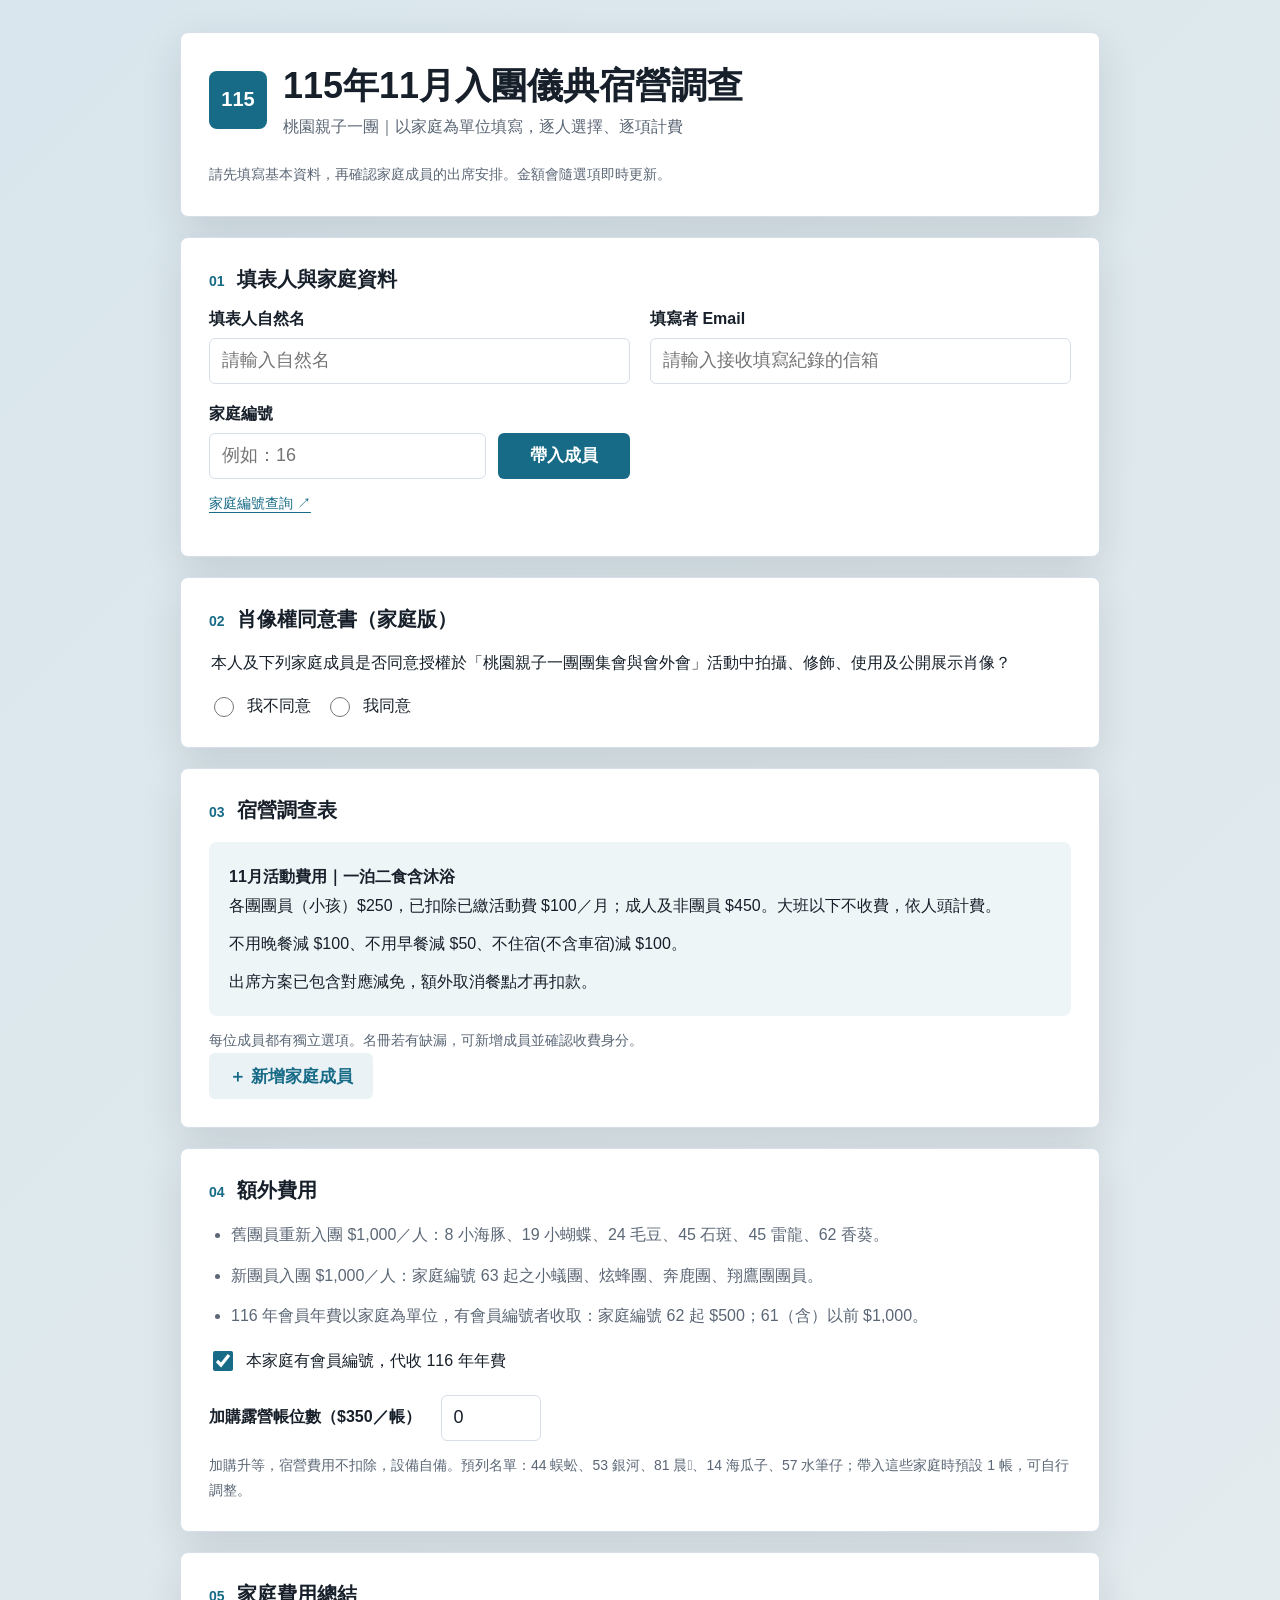
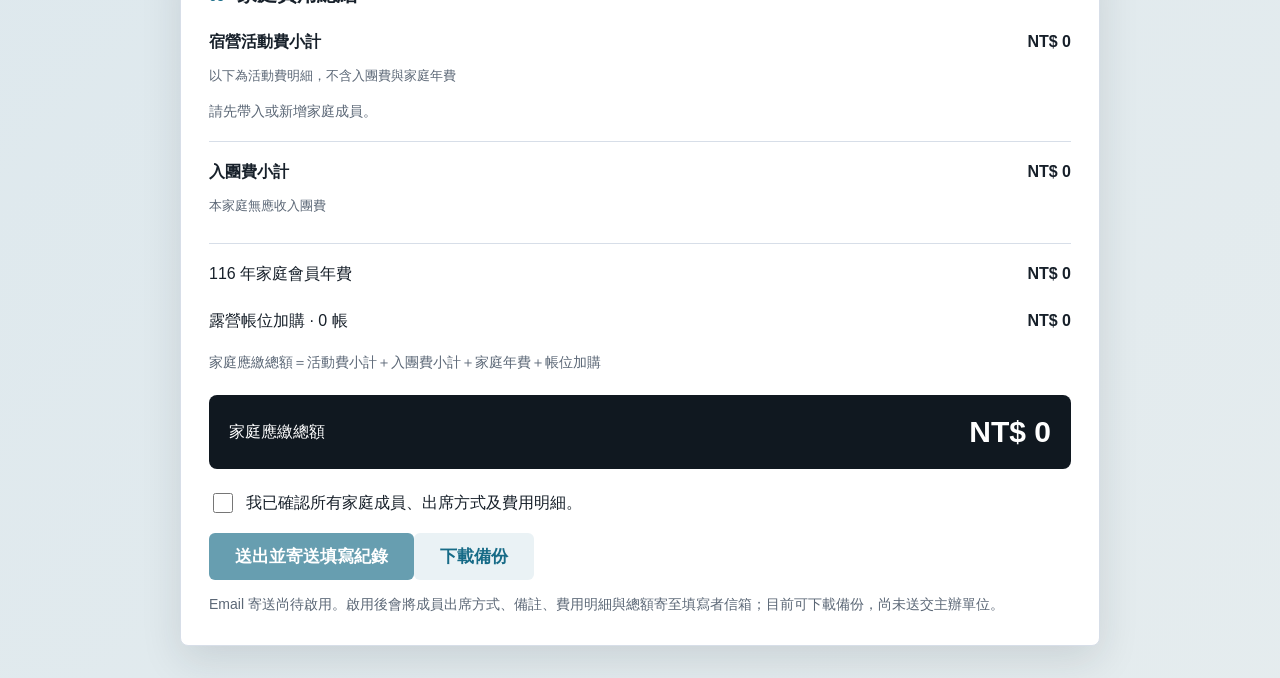
==== index.html @ 491ab1bf "Update November camping fee explanation wording" ====
<!doctype html>
<html lang="zh-Hant"><head><meta charset="utf-8"><meta name="viewport" content="width=device-width, initial-scale=1"><title>115年11月入團儀典宿營調查</title><link rel="stylesheet" href="styles.css"><link rel="stylesheet" href="survey.css?v=3"></head>
<body><main class="app-shell survey-shell">
<header class="query-panel"><div class="brand-row"><div class="mark">115</div><div><h1>115年11月入團儀典宿營調查</h1><p>桃園親子一團｜以家庭為單位填寫，逐人選擇、逐項計費</p></div></div><p class="hint">請先填寫基本資料，再確認家庭成員的出席安排。金額會隨選項即時更新。</p></header>
<form id="surveyForm">
<section class="section-block"><h2><span class="step">01</span>填表人與家庭資料</h2><div class="fields"><label>填表人自然名<input id="reporter" required maxlength="50" autocomplete="name" placeholder="請輸入自然名"></label><label>填寫者 Email<input id="reporterEmail" type="email" maxlength="254" required autocomplete="email" placeholder="請輸入接收填寫紀錄的信箱"></label><label>家庭編號<div class="input-row"><input id="familyId" required inputmode="numeric" pattern="[0-9]+" placeholder="例如：16"><button type="button" id="loadFamily">帶入成員</button></div></label></div><p class="hint"><a href="https://docs.google.com/spreadsheets/d/147XRtWAHLH-V4_c62xE0C4_69H3zLNGrsfyVujPsMIE/edit?usp=sharing" target="_blank" rel="noopener">家庭編號查詢 ↗</a></p><p id="familyStatus" class="hint" role="status"></p></section>
<section class="section-block"><h2><span class="step">02</span>肖像權同意書（家庭版）</h2><fieldset><legend>本人及下列家庭成員是否同意授權於「桃園親子一團團集會與會外會」活動中拍攝、修飾、使用及公開展示肖像？</legend><div class="choices"><label><input type="radio" name="portrait" value="no" required>我不同意</label><label><input type="radio" name="portrait" value="yes" required>我同意</label></div></fieldset><div id="consentFiles" class="consent-files" hidden><p>請參考範例填寫家庭版同意書，將檔案名稱改為<strong>家庭編號數字</strong>後上傳。</p><div id="documentLinks" class="document-links"></div><p id="uploadFilename" class="hint"></p></div></section>
<section class="section-block"><h2><span class="step">03</span>宿營調查表</h2><div class="fee-note"><strong>11月活動費用｜一泊二食含沐浴</strong><p>各團團員（小孩）$250，已扣除已繳活動費 $100／月；成人及非團員 $450。大班以下不收費，依人頭計費。</p><p>不用晚餐減 $100、不用早餐減 $50、不住宿(不含車宿)減 $100。</p><p>出席方案已包含對應減免，額外取消餐點才再扣款。</p></div><p class="hint">每位成員都有獨立選項。名冊若有缺漏，可新增成員並確認收費身分。</p><div id="members"></div><button type="button" id="addMember" class="secondary">＋ 新增家庭成員</button></section>
<section class="section-block"><h2><span class="step">04</span>額外費用</h2><ul class="rules"><li>舊團員重新入團 $1,000／人：8 小海豚、19 小蝴蝶、24 毛豆、45 石斑、45 雷龍、62 香葵。</li><li>新團員入團 $1,000／人：家庭編號 63 起之小蟻團、炫蜂團、奔鹿團、翔鷹團團員。</li><li>116 年會員年費以家庭為單位，有會員編號者收取：家庭編號 62 起 $500；61（含）以前 $1,000。</li></ul><label class="check-row"><input id="hasMembership" type="checkbox" checked>本家庭有會員編號，代收 116 年年費</label><label class="tent-label">加購露營帳位數（$350／帳）<input id="tents" type="number" min="0" max="99" step="1" value="0" required></label><p class="hint">加購升等，宿營費用不扣除，設備自備。預列名單：44 蜈蚣、53 銀河、81 晨𣌀、14 海瓜子、57 水筆仔；帶入這些家庭時預設 1 帳，可自行調整。</p></section>
<section class="section-block"><h2><span class="step">05</span>家庭費用總結</h2><div id="summary" aria-live="polite"></div><label class="check-row"><input id="confirmed" type="checkbox" required>我已確認所有家庭成員、出席方式及費用明細。</label><div class="actions"><button id="sendEmailButton" type="submit" disabled>送出並寄送填寫紀錄</button><button id="downloadBackup" type="submit" class="secondary">下載備份</button></div><p id="saveStatus" class="hint" role="status">Email 寄送尚待啟用。啟用後會將成員出席方式、備註、費用明細與總額寄至填寫者信箱；目前可下載備份，尚未送交主辦單位。</p></section>
</form></main><script src="attendance/data.js"></script><script src="survey-config.js?v=3"></script><script src="survey-rules.js?v=3"></script><script src="survey.js?v=3"></script></body></html>
---- styles.css ----
:root {
  --ink: #17202a;
  --muted: #5b6776;
  --line: #d7dee8;
  --panel: #ffffff;
  --wash: #f4f7fb;
  --accent: #176b87;
  --accent-dark: #0f536a;
  --good: #15724f;
  --warn: #a15c00;
  --shadow: 0 14px 40px rgba(23, 32, 42, 0.12);
}

* {
  box-sizing: border-box;
}

body {
  margin: 0;
  min-height: 100vh;
  font-family: "Microsoft JhengHei", "PingFang TC", "Noto Sans TC", Arial, sans-serif;
  color: var(--ink);
  background:
    linear-gradient(135deg, rgba(23, 107, 135, 0.12), rgba(94, 139, 126, 0.10)),
    var(--wash);
}

.app-shell {
  width: min(1120px, calc(100% - 32px));
  margin: 0 auto;
  padding: 32px 0;
}

.query-panel,
.section-block {
  min-width: 0;
  background: var(--panel);
  border: 1px solid var(--line);
  border-radius: 8px;
  box-shadow: var(--shadow);
}

.query-panel {
  padding: 28px;
}

.brand-row {
  display: flex;
  gap: 16px;
  align-items: center;
  margin-bottom: 24px;
}

.mark {
  display: grid;
  place-items: center;
  flex: 0 0 58px;
  width: 58px;
  height: 58px;
  border-radius: 8px;
  background: var(--accent);
  color: white;
  font-weight: 800;
  font-size: 20px;
}

h1,
h2,
p {
  margin: 0;
}

h1 {
  font-size: clamp(26px, 4vw, 42px);
  line-height: 1.15;
}

h2 {
  font-size: 20px;
  margin-bottom: 16px;
}

.brand-row p {
  color: var(--muted);
  margin-top: 6px;
}

.lookup-form label,
.report-form span {
  display: block;
  color: var(--muted);
  font-weight: 700;
  margin-bottom: 8px;
}

.input-row {
  display: grid;
  grid-template-columns: minmax(0, 1fr) 132px;
  gap: 12px;
}

input {
  width: 100%;
  min-height: 46px;
  border: 1px solid var(--line);
  border-radius: 6px;
  padding: 10px 12px;
  font-size: 18px;
  background: white;
  color: var(--ink);
}

input:focus {
  outline: 3px solid rgba(23, 107, 135, 0.18);
  border-color: var(--accent);
}

button {
  min-height: 46px;
  border: 0;
  border-radius: 6px;
  background: var(--accent);
  color: white;
  font-size: 17px;
  font-weight: 800;
  cursor: pointer;
}

button:hover {
  background: var(--accent-dark);
}

button:disabled {
  cursor: wait;
  opacity: 0.65;
}

.message {
  margin-top: 16px;
  padding: 12px 14px;
  border-radius: 6px;
  color: #6c3f00;
  background: #fff4df;
  border: 1px solid #f0c985;
}

.result-panel {
  margin-top: 18px;
}

.summary-bar {
  display: grid;
  grid-template-columns: repeat(2, minmax(0, 1fr));
  gap: 14px;
  margin-bottom: 18px;
}

.summary-bar > div {
  background: #101820;
  color: white;
  border-radius: 8px;
  padding: 18px;
}

.summary-bar .label {
  display: block;
  color: #b9c4d0;
  font-size: 14px;
  margin-bottom: 8px;
}

.summary-bar strong {
  font-size: 30px;
}

.content-grid {
  display: grid;
  grid-template-columns: minmax(0, 1.55fr) minmax(280px, 0.75fr);
  gap: 18px;
}

.section-block {
  padding: 22px;
}

.table-wrap {
  overflow-x: auto;
  border: 1px solid var(--line);
  border-radius: 6px;
}

table {
  width: 100%;
  border-collapse: collapse;
  table-layout: fixed;
  min-width: 680px;
}

th,
td {
  padding: 11px 10px;
  border-bottom: 1px solid var(--line);
  text-align: left;
  vertical-align: top;
  overflow-wrap: anywhere;
}

th {
  background: #edf3f6;
  color: #314153;
  font-size: 13px;
}

td {
  font-size: 16px;
}

tbody tr:last-child td {
  border-bottom: 0;
}

.empty-cell {
  color: #9aa5b1;
}

dl {
  margin: 0;
}

dl > div {
  padding: 13px 0;
  border-bottom: 1px solid var(--line);
}

dl > div:first-child {
  padding-top: 0;
}

dl > div:last-child {
  border-bottom: 0;
  padding-bottom: 0;
}

dt {
  color: var(--muted);
  font-size: 14px;
  font-weight: 700;
  margin-bottom: 4px;
}

dd {
  margin: 0;
  font-size: 18px;
  line-height: 1.45;
}

.copyable {
  font-size: 24px;
  font-weight: 800;
}

.report-block {
  margin-top: 18px;
}

.report-form {
  display: grid;
  grid-template-columns: repeat(4, minmax(0, 1fr)) 132px;
  gap: 14px;
  align-items: end;
}

.report-status {
  min-height: 24px;
  margin-top: 14px;
  color: var(--muted);
  font-weight: 700;
}

.report-status.ok {
  color: var(--good);
}

.report-status.warn {
  color: var(--warn);
}

@media (max-width: 860px) {
  .content-grid,
  .summary-bar,
  .report-form {
    grid-template-columns: 1fr;
  }

  .input-row {
    grid-template-columns: 1fr;
  }

  .query-panel,
  .section-block {
    padding: 18px;
  }
}
---- survey.css ----
[hidden]{display:none!important}.survey-shell{max-width:920px}.survey-shell h1{font-size:clamp(25px,4vw,36px);line-height:1.4}.hint{color:var(--muted);line-height:1.8;margin-top:12px;font-size:14px}.survey-shell .section-block{margin-top:20px;padding:28px}.step{color:var(--accent);font-size:14px;margin-right:12px}.fields{display:grid;grid-template-columns:1fr 1fr;gap:20px}.fields label,.tent-label{font-weight:700}.fields input,.fields button{margin-top:8px}a{color:var(--accent);text-underline-offset:4px}fieldset{border:0;padding:0;margin:0;min-width:0}legend{line-height:1.8;margin-bottom:14px}.choices{display:flex;flex-wrap:wrap;gap:14px}.choices label,.check-row{display:flex;align-items:center;gap:10px;line-height:1.7}input[type=radio],input[type=checkbox]{width:20px;height:20px;min-height:20px;flex:0 0 20px;padding:0;accent-color:var(--accent)}.consent-files,.fee-note{padding:20px;background:#edf5f7;border-radius:8px;line-height:1.85;margin-top:18px}.fee-note p+p{margin-top:8px}.document-links{display:flex;flex-wrap:wrap;gap:16px;margin-top:12px}.pending{color:var(--muted)}.member-card{border:1px solid var(--line);border-radius:8px;padding:20px;margin:20px 0;background:#fcfdff}.member-head{display:flex;align-items:center;justify-content:space-between;gap:12px;margin-bottom:14px}.member-head strong{font-size:19px}.member-fields{display:grid;grid-template-columns:1fr 1fr;gap:14px}.member-fields label{font-size:14px;line-height:1.8}.member-fields input,.member-fields select{display:block;width:100%;font:inherit;border:1px solid var(--line);border-radius:6px;padding:10px;background:white;min-height:46px}.plan-field{grid-column:1/-1}.plan-detail{font-size:14px;color:var(--muted);margin:8px 0;line-height:1.8}.adjustments{display:flex;flex-wrap:wrap;gap:16px;margin:12px 0}.member-total{border-top:1px solid var(--line);padding-top:12px;margin-top:12px;color:var(--accent);font-weight:700}.secondary{background:#eaf2f5;color:var(--accent);padding:10px 20px}.secondary:hover{background:#dbeaf0}.remove{background:transparent;color:#9a4434;font-size:14px;min-height:36px;padding:0 8px}.remove:hover{background:#fff0eb}.rules{padding-left:22px;line-height:1.9;color:var(--muted)}.rules li{margin-bottom:10px}.tent-label{display:flex;gap:20px;align-items:center;margin-top:20px}.tent-label input{width:100px}.check-row{margin:16px 0}.summary-list{display:grid;gap:12px}.summary-line{display:flex;justify-content:space-between;gap:16px;line-height:1.7}.grand-total{background:#101820;color:white;padding:20px;border-radius:8px;display:flex;justify-content:space-between;align-items:center;margin:20px 0}.grand-total strong{font-size:30px}.actions button{padding:12px 26px}.summary-people{padding-bottom:18px;margin-bottom:18px;border-bottom:1px solid var(--line)}select:focus-visible,button:focus-visible,a:focus-visible{outline:3px solid #73b2ca;outline-offset:3px}@media(max-width:620px){.survey-shell .section-block,.query-panel{padding:20px}.fields,.member-fields{grid-template-columns:1fr}.brand-row{align-items:flex-start;gap:12px}.mark{width:44px;height:44px;flex-basis:44px}.input-row{grid-template-columns:minmax(0,1fr) 110px}.member-card{padding:16px}.grand-total strong{font-size:25px}.tent-label{flex-wrap:wrap}.summary-line{font-size:14px}}
.summary-category{padding-bottom:16px;border-bottom:1px solid var(--line)}.category-total{padding:4px 0;font-size:16px}.summary-caption{font-size:13px;line-height:1.7;color:var(--muted);margin:6px 0 10px}.summary-detail{padding:5px 0 5px 14px;font-size:14px;color:var(--muted)}.summary-detail span:last-child{white-space:nowrap}.summary-detail span:first-child{min-width:0;overflow-wrap:anywhere}
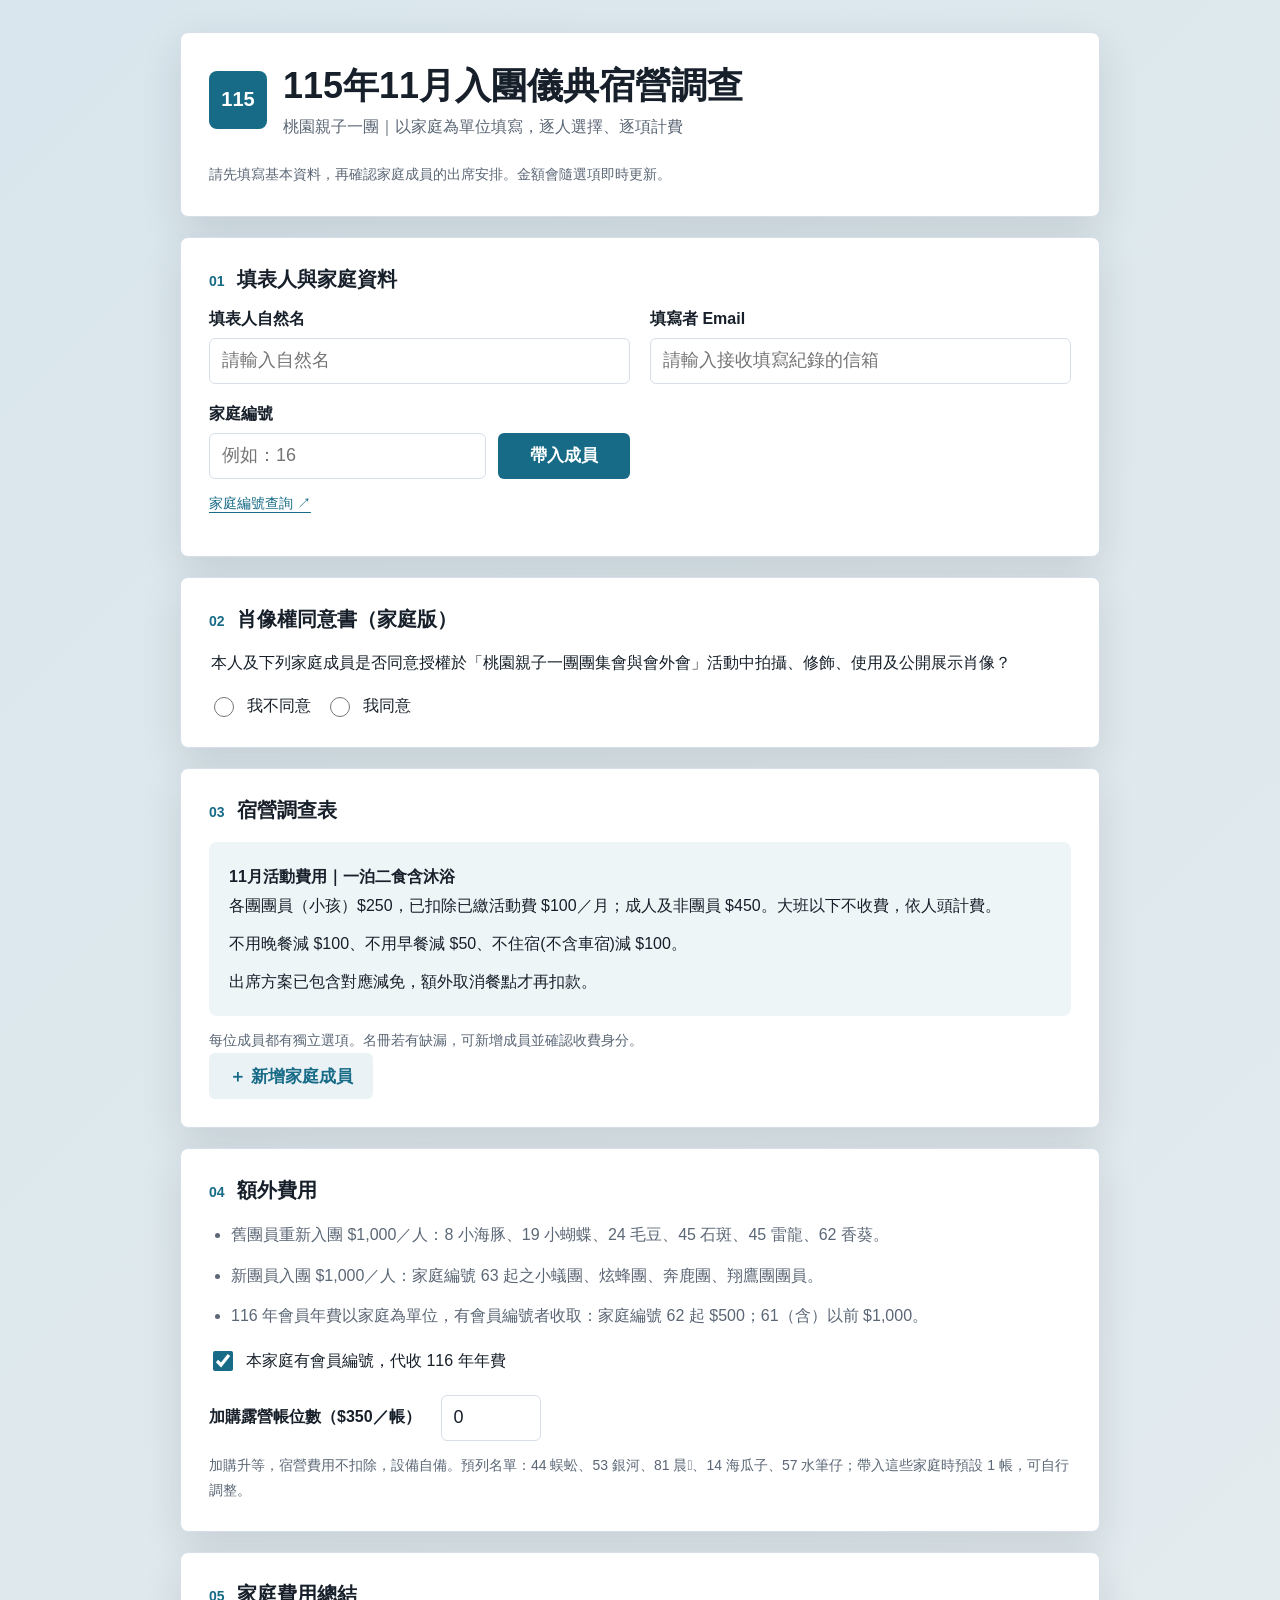
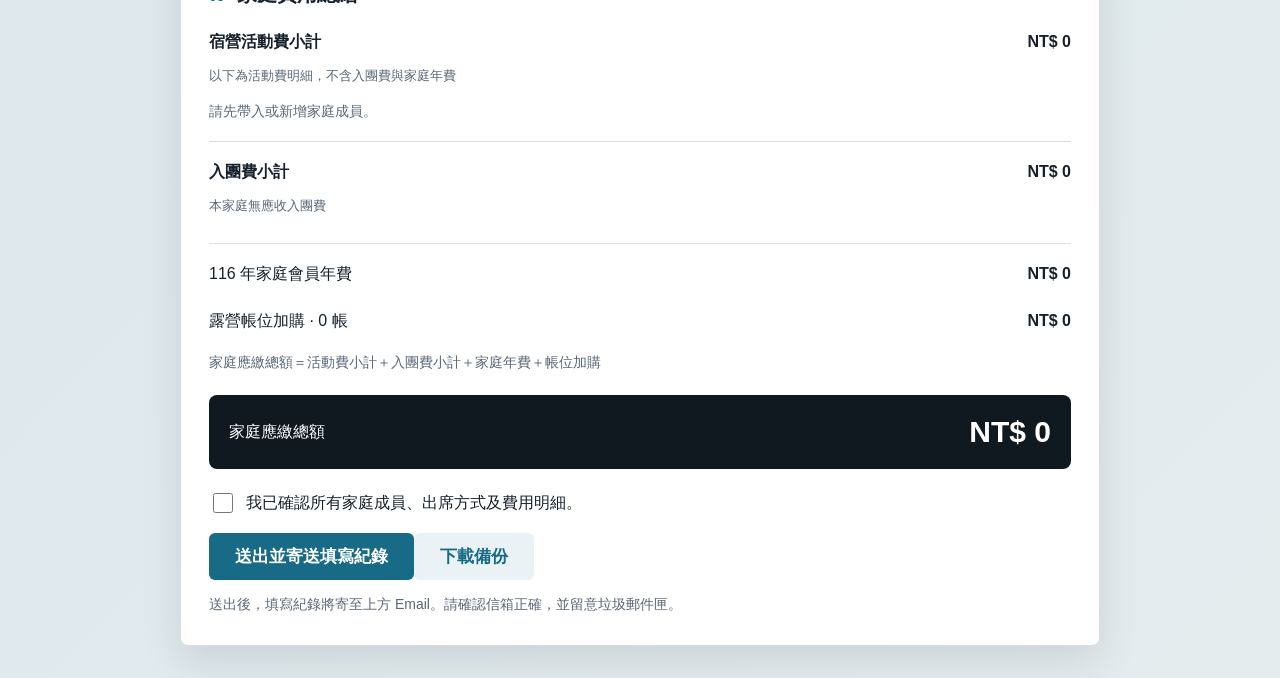
==== commit 654c9fd2: "Connect deployed survey submission and portrait upload service" ====
--- a/index.html
+++ b/index.html
@@ -8,5 +8,6 @@
 <section class="section-block"><h2><span class="step">03</span>宿營調查表</h2><div class="fee-note"><strong>11月活動費用｜一泊二食含沐浴</strong><p>各團團員（小孩）$250，已扣除已繳活動費 $100／月；成人及非團員 $450。大班以下不收費，依人頭計費。</p><p>不用晚餐減 $100、不用早餐減 $50、不住宿(不含車宿)減 $100。</p><p>出席方案已包含對應減免，額外取消餐點才再扣款。</p></div><p class="hint">每位成員都有獨立選項。名冊若有缺漏，可新增成員並確認收費身分。</p><div id="members"></div><button type="button" id="addMember" class="secondary">＋ 新增家庭成員</button></section>
 <section class="section-block"><h2><span class="step">04</span>額外費用</h2><ul class="rules"><li>舊團員重新入團 $1,000／人：8 小海豚、19 小蝴蝶、24 毛豆、45 石斑、45 雷龍、62 香葵。</li><li>新團員入團 $1,000／人：家庭編號 63 起之小蟻團、炫蜂團、奔鹿團、翔鷹團團員。</li><li>116 年會員年費以家庭為單位，有會員編號者收取：家庭編號 62 起 $500；61（含）以前 $1,000。</li></ul><label class="check-row"><input id="hasMembership" type="checkbox" checked>本家庭有會員編號，代收 116 年年費</label><label class="tent-label">加購露營帳位數（$350／帳）<input id="tents" type="number" min="0" max="99" step="1" value="0" required></label><p class="hint">加購升等，宿營費用不扣除，設備自備。預列名單：44 蜈蚣、53 銀河、81 晨𣌀、14 海瓜子、57 水筆仔；帶入這些家庭時預設 1 帳，可自行調整。</p></section>
 <section class="section-block"><h2><span class="step">05</span>家庭費用總結</h2><div id="summary" aria-live="polite"></div><label class="check-row"><input id="confirmed" type="checkbox" required>我已確認所有家庭成員、出席方式及費用明細。</label><div class="actions"><button id="sendEmailButton" type="submit" disabled>送出並寄送填寫紀錄</button><button id="downloadBackup" type="submit" class="secondary">下載備份</button></div><p id="saveStatus" class="hint" role="status">Email 寄送尚待啟用。啟用後會將成員出席方式、備註、費用明細與總額寄至填寫者信箱；目前可下載備份，尚未送交主辦單位。</p></section>
-</form></main><script src="attendance/data.js"></script><script src="survey-config.js?v=3"></script><script src="survey-rules.js?v=3"></script><script src="survey.js?v=3"></script></body></html>
+</form></main><script src="attendance/data.js"></script><script src="survey-config.js?v=4"></script><script src="survey-rules.js?v=3"></script><script src="survey.js?v=3"></script></body></html>
 
+
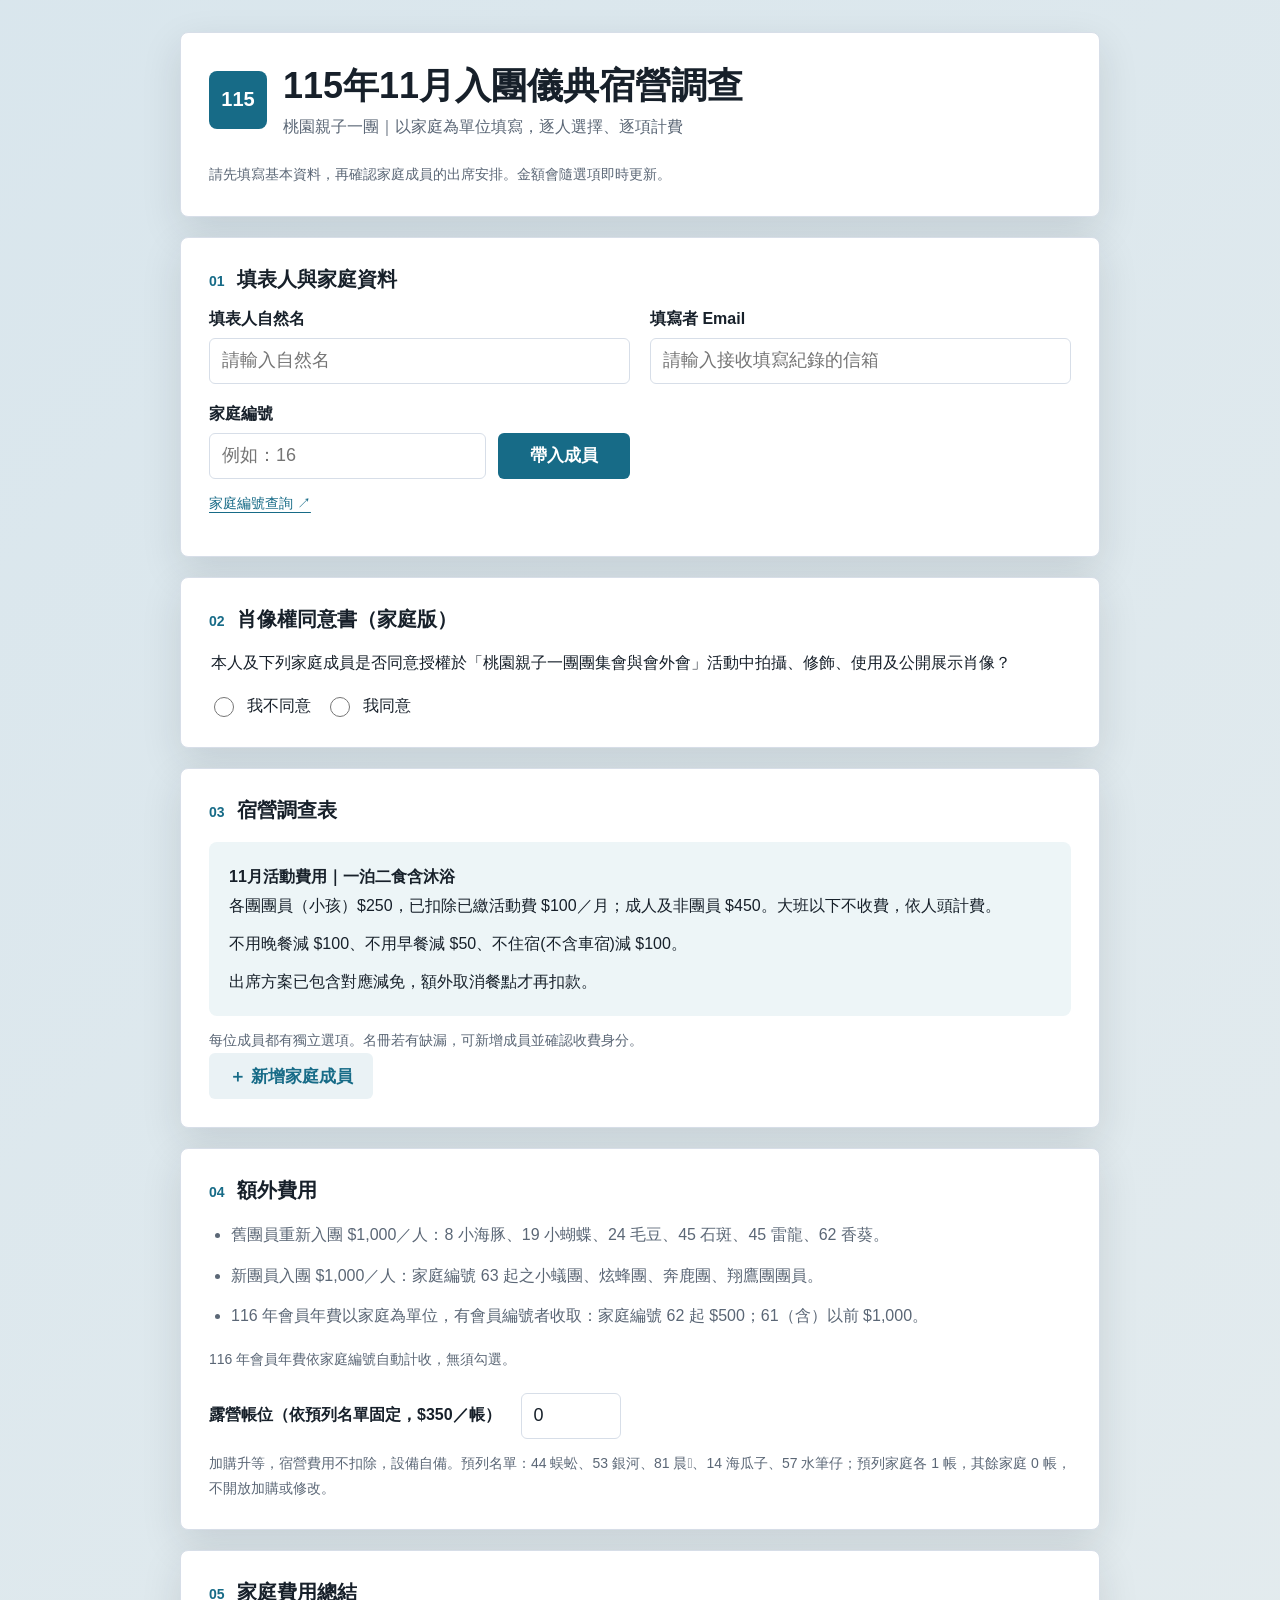
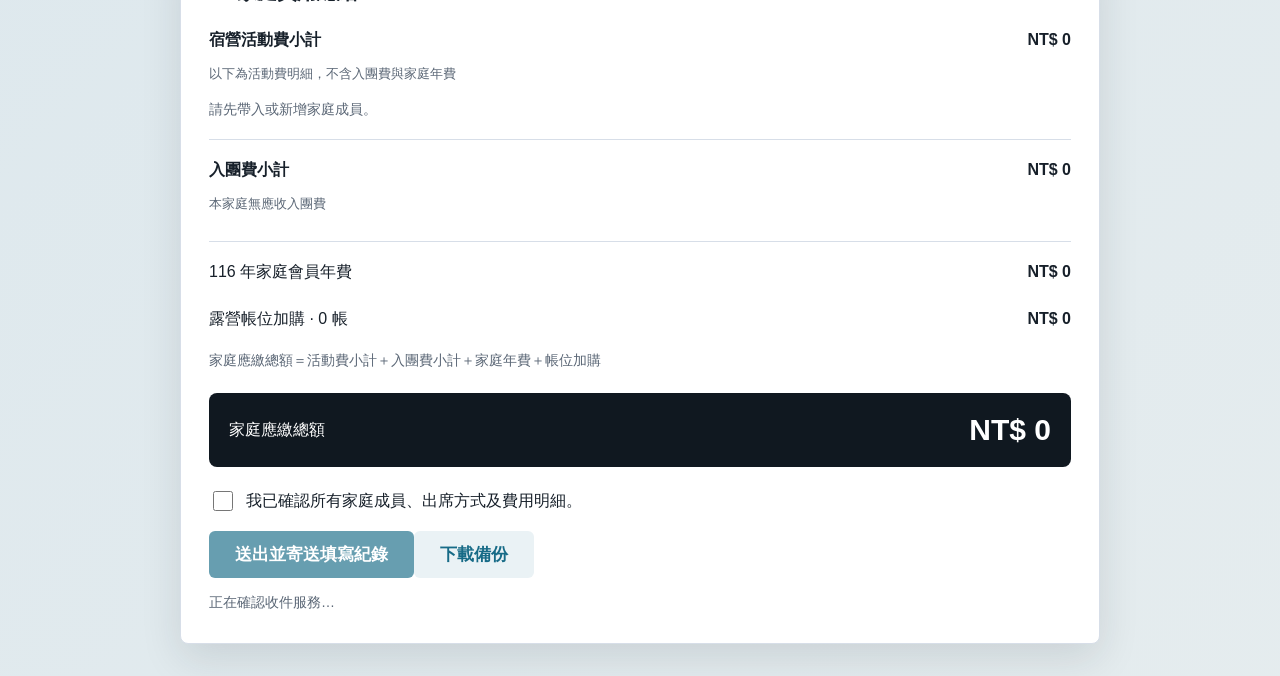
==== commit 3e453c52: "Enforce single family submissions, required consent files and fixed fees" ====
--- a/index.html
+++ b/index.html
@@ -1,13 +1,13 @@
 <!doctype html>
-<html lang="zh-Hant"><head><meta charset="utf-8"><meta name="viewport" content="width=device-width, initial-scale=1"><title>115年11月入團儀典宿營調查</title><link rel="stylesheet" href="styles.css"><link rel="stylesheet" href="survey.css?v=3"></head>
+<html lang="zh-Hant"><head><meta charset="utf-8"><meta name="viewport" content="width=device-width, initial-scale=1"><title>115年11月入團儀典宿營調查</title><link rel="stylesheet" href="styles.css"><link rel="stylesheet" href="survey.css?v=5"></head>
 <body><main class="app-shell survey-shell">
 <header class="query-panel"><div class="brand-row"><div class="mark">115</div><div><h1>115年11月入團儀典宿營調查</h1><p>桃園親子一團｜以家庭為單位填寫，逐人選擇、逐項計費</p></div></div><p class="hint">請先填寫基本資料，再確認家庭成員的出席安排。金額會隨選項即時更新。</p></header>
 <form id="surveyForm">
 <section class="section-block"><h2><span class="step">01</span>填表人與家庭資料</h2><div class="fields"><label>填表人自然名<input id="reporter" required maxlength="50" autocomplete="name" placeholder="請輸入自然名"></label><label>填寫者 Email<input id="reporterEmail" type="email" maxlength="254" required autocomplete="email" placeholder="請輸入接收填寫紀錄的信箱"></label><label>家庭編號<div class="input-row"><input id="familyId" required inputmode="numeric" pattern="[0-9]+" placeholder="例如：16"><button type="button" id="loadFamily">帶入成員</button></div></label></div><p class="hint"><a href="https://docs.google.com/spreadsheets/d/147XRtWAHLH-V4_c62xE0C4_69H3zLNGrsfyVujPsMIE/edit?usp=sharing" target="_blank" rel="noopener">家庭編號查詢 ↗</a></p><p id="familyStatus" class="hint" role="status"></p></section>
-<section class="section-block"><h2><span class="step">02</span>肖像權同意書（家庭版）</h2><fieldset><legend>本人及下列家庭成員是否同意授權於「桃園親子一團團集會與會外會」活動中拍攝、修飾、使用及公開展示肖像？</legend><div class="choices"><label><input type="radio" name="portrait" value="no" required>我不同意</label><label><input type="radio" name="portrait" value="yes" required>我同意</label></div></fieldset><div id="consentFiles" class="consent-files" hidden><p>請參考範例填寫家庭版同意書，將檔案名稱改為<strong>家庭編號數字</strong>後上傳。</p><div id="documentLinks" class="document-links"></div><p id="uploadFilename" class="hint"></p></div></section>
+<section class="section-block"><h2><span class="step">02</span>肖像權同意書（家庭版）</h2><fieldset><legend>本人及下列家庭成員是否同意授權於「桃園親子一團團集會與會外會」活動中拍攝、修飾、使用及公開展示肖像？</legend><div class="choices"><label><input type="radio" name="portrait" value="no" required>我不同意</label><label><input type="radio" name="portrait" value="yes" required>我同意</label></div></fieldset><div id="consentFiles" class="consent-files" hidden><p>請參考範例填寫家庭版同意書，將檔案名稱改為<strong>家庭編號數字</strong>後上傳。</p><div id="documentLinks" class="document-links"></div><p id="uploadFilename" class="hint"></p><label class="check-row">已簽署同意書（必填）<input id="consentAttachment" type="file" accept="application/pdf,image/jpeg,image/png"></label><p class="hint">請在此選擇已簽署的檔案（PDF、JPG、PNG，10MB以內），送出時會一併上傳雲端；只開啟上傳連結不算完成。</p></div></section>
 <section class="section-block"><h2><span class="step">03</span>宿營調查表</h2><div class="fee-note"><strong>11月活動費用｜一泊二食含沐浴</strong><p>各團團員（小孩）$250，已扣除已繳活動費 $100／月；成人及非團員 $450。大班以下不收費，依人頭計費。</p><p>不用晚餐減 $100、不用早餐減 $50、不住宿(不含車宿)減 $100。</p><p>出席方案已包含對應減免，額外取消餐點才再扣款。</p></div><p class="hint">每位成員都有獨立選項。名冊若有缺漏，可新增成員並確認收費身分。</p><div id="members"></div><button type="button" id="addMember" class="secondary">＋ 新增家庭成員</button></section>
-<section class="section-block"><h2><span class="step">04</span>額外費用</h2><ul class="rules"><li>舊團員重新入團 $1,000／人：8 小海豚、19 小蝴蝶、24 毛豆、45 石斑、45 雷龍、62 香葵。</li><li>新團員入團 $1,000／人：家庭編號 63 起之小蟻團、炫蜂團、奔鹿團、翔鷹團團員。</li><li>116 年會員年費以家庭為單位，有會員編號者收取：家庭編號 62 起 $500；61（含）以前 $1,000。</li></ul><label class="check-row"><input id="hasMembership" type="checkbox" checked>本家庭有會員編號，代收 116 年年費</label><label class="tent-label">加購露營帳位數（$350／帳）<input id="tents" type="number" min="0" max="99" step="1" value="0" required></label><p class="hint">加購升等，宿營費用不扣除，設備自備。預列名單：44 蜈蚣、53 銀河、81 晨𣌀、14 海瓜子、57 水筆仔；帶入這些家庭時預設 1 帳，可自行調整。</p></section>
+<section class="section-block"><h2><span class="step">04</span>額外費用</h2><ul class="rules"><li>舊團員重新入團 $1,000／人：8 小海豚、19 小蝴蝶、24 毛豆、45 石斑、45 雷龍、62 香葵。</li><li>新團員入團 $1,000／人：家庭編號 63 起之小蟻團、炫蜂團、奔鹿團、翔鷹團團員。</li><li>116 年會員年費以家庭為單位，有會員編號者收取：家庭編號 62 起 $500；61（含）以前 $1,000。</li></ul><p class="hint">116 年會員年費依家庭編號自動計收，無須勾選。</p><label class="tent-label">露營帳位（依預列名單固定，$350／帳）<input id="tents" readonly aria-readonly="true" type="number" min="0" max="99" step="1" value="0" required></label><p class="hint">加購升等，宿營費用不扣除，設備自備。預列名單：44 蜈蚣、53 銀河、81 晨𣌀、14 海瓜子、57 水筆仔；預列家庭各 1 帳，其餘家庭 0 帳，不開放加購或修改。</p></section>
 <section class="section-block"><h2><span class="step">05</span>家庭費用總結</h2><div id="summary" aria-live="polite"></div><label class="check-row"><input id="confirmed" type="checkbox" required>我已確認所有家庭成員、出席方式及費用明細。</label><div class="actions"><button id="sendEmailButton" type="submit" disabled>送出並寄送填寫紀錄</button><button id="downloadBackup" type="submit" class="secondary">下載備份</button></div><p id="saveStatus" class="hint" role="status">Email 寄送尚待啟用。啟用後會將成員出席方式、備註、費用明細與總額寄至填寫者信箱；目前可下載備份，尚未送交主辦單位。</p></section>
-</form></main><script src="attendance/data.js"></script><script src="survey-config.js?v=4"></script><script src="survey-rules.js?v=3"></script><script src="survey.js?v=3"></script></body></html>
+</form></main><script src="attendance/data.js"></script><script src="survey-config.js?v=5"></script><script src="survey-rules.js?v=5"></script><script src="survey.js?v=5"></script></body></html>
 
 
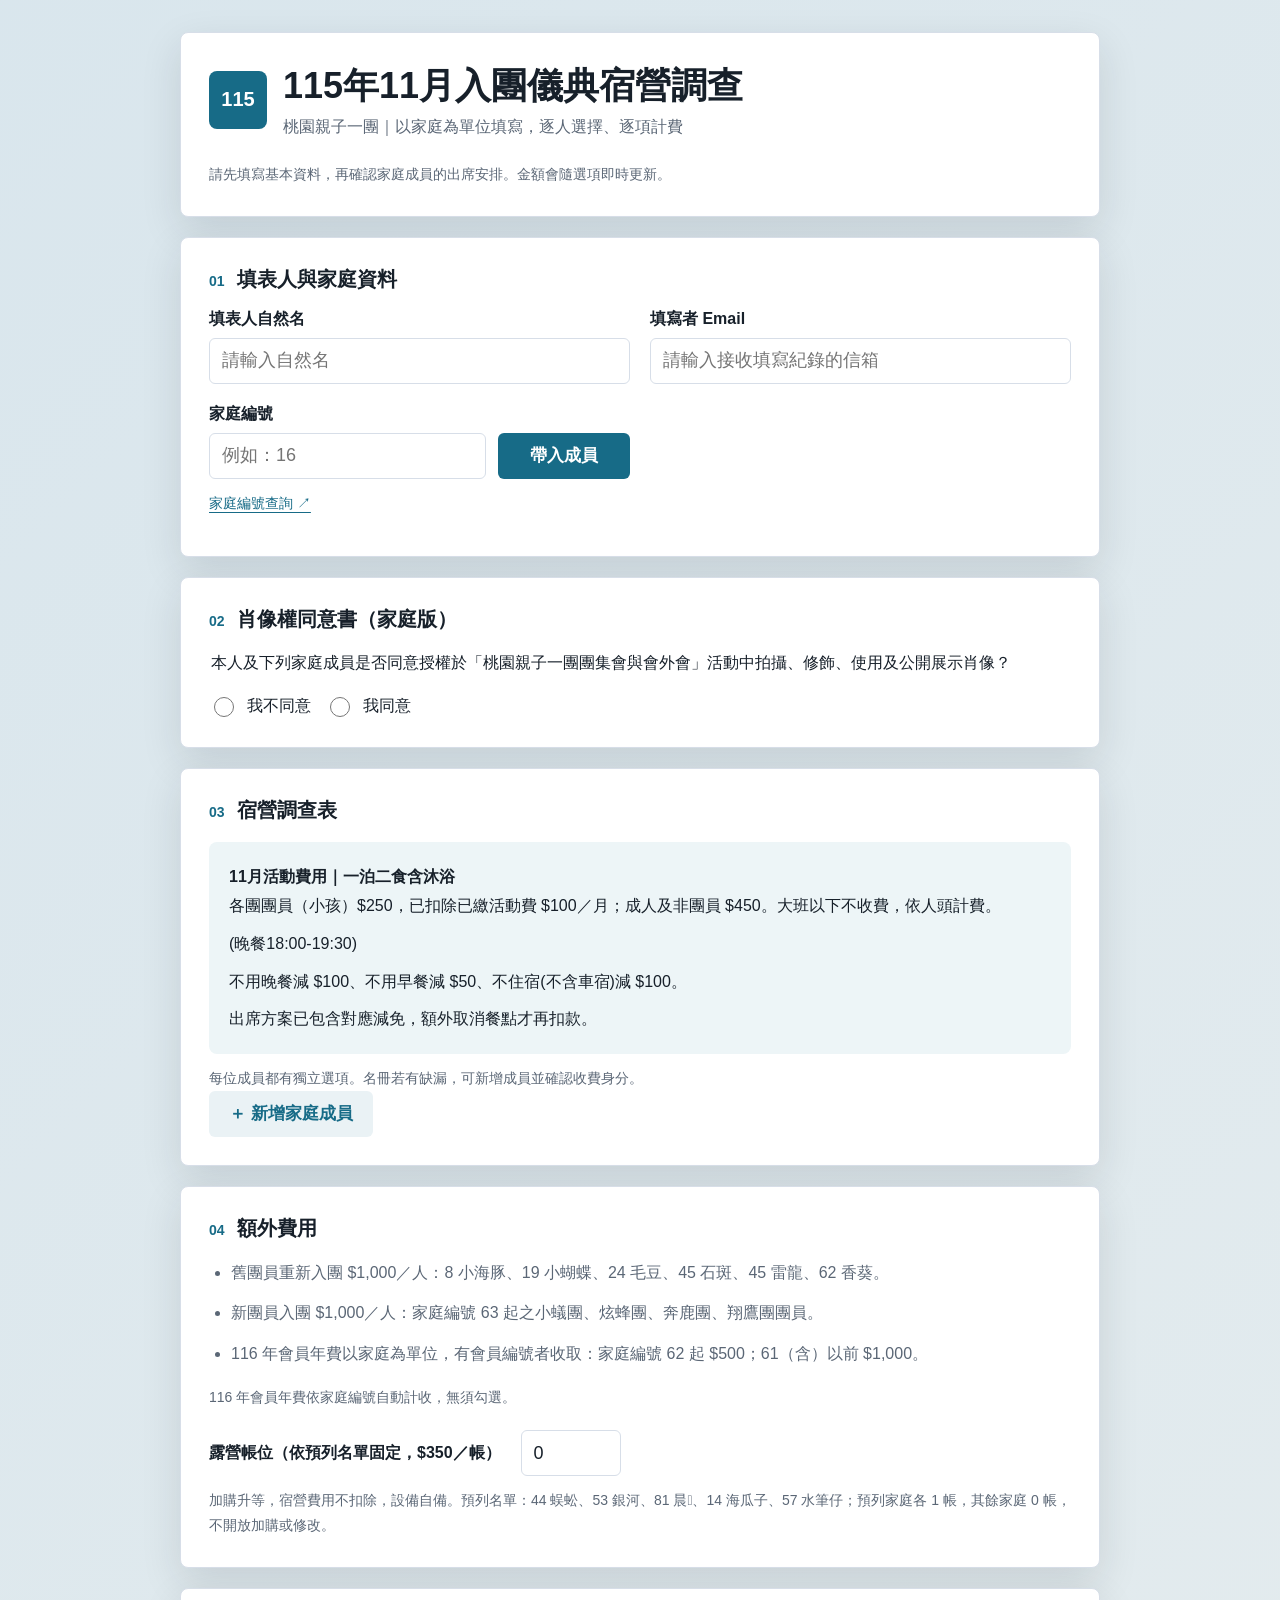
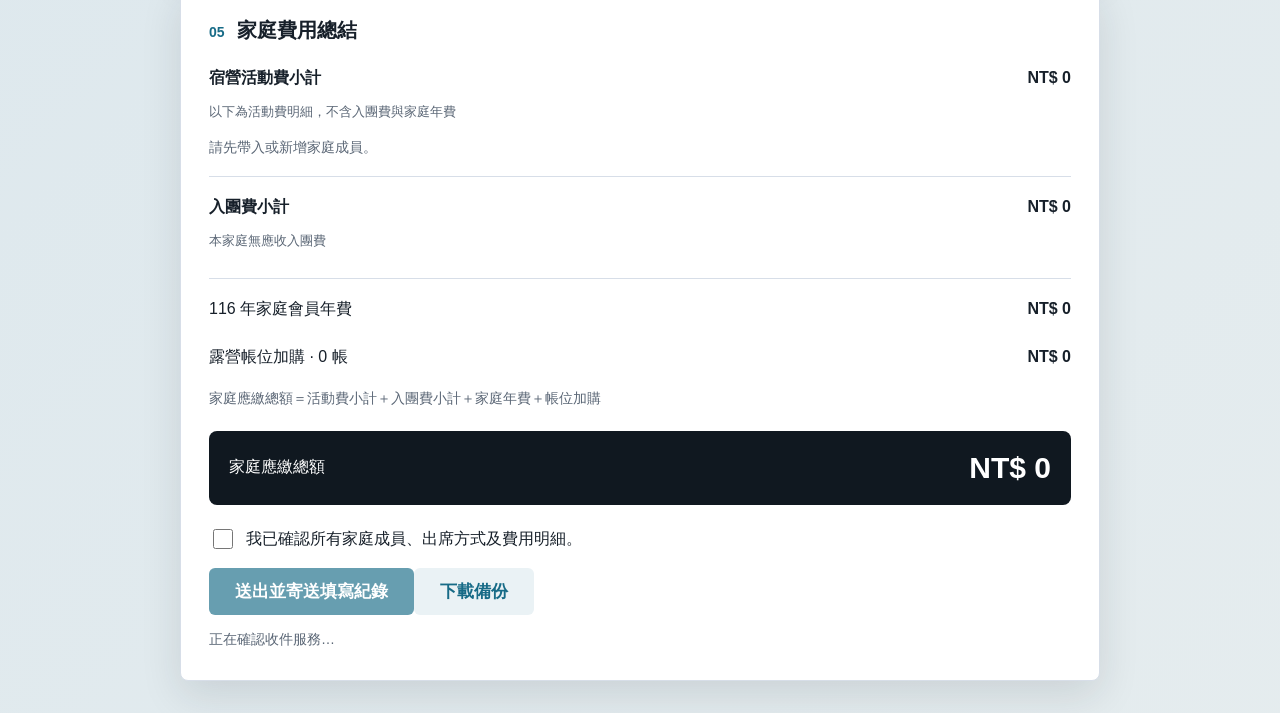
==== commit 1c85b214: "Add dinner time to November camping fee explanation" ====
--- a/index.html
+++ b/index.html
@@ -5,9 +5,10 @@
 <form id="surveyForm">
 <section class="section-block"><h2><span class="step">01</span>填表人與家庭資料</h2><div class="fields"><label>填表人自然名<input id="reporter" required maxlength="50" autocomplete="name" placeholder="請輸入自然名"></label><label>填寫者 Email<input id="reporterEmail" type="email" maxlength="254" required autocomplete="email" placeholder="請輸入接收填寫紀錄的信箱"></label><label>家庭編號<div class="input-row"><input id="familyId" required inputmode="numeric" pattern="[0-9]+" placeholder="例如：16"><button type="button" id="loadFamily">帶入成員</button></div></label></div><p class="hint"><a href="https://docs.google.com/spreadsheets/d/147XRtWAHLH-V4_c62xE0C4_69H3zLNGrsfyVujPsMIE/edit?usp=sharing" target="_blank" rel="noopener">家庭編號查詢 ↗</a></p><p id="familyStatus" class="hint" role="status"></p></section>
 <section class="section-block"><h2><span class="step">02</span>肖像權同意書（家庭版）</h2><fieldset><legend>本人及下列家庭成員是否同意授權於「桃園親子一團團集會與會外會」活動中拍攝、修飾、使用及公開展示肖像？</legend><div class="choices"><label><input type="radio" name="portrait" value="no" required>我不同意</label><label><input type="radio" name="portrait" value="yes" required>我同意</label></div></fieldset><div id="consentFiles" class="consent-files" hidden><p>請參考範例填寫家庭版同意書，將檔案名稱改為<strong>家庭編號數字</strong>後上傳。</p><div id="documentLinks" class="document-links"></div><p id="uploadFilename" class="hint"></p><label class="check-row">已簽署同意書（必填）<input id="consentAttachment" type="file" accept="application/pdf,image/jpeg,image/png"></label><p class="hint">請在此選擇已簽署的檔案（PDF、JPG、PNG，10MB以內），送出時會一併上傳雲端；只開啟上傳連結不算完成。</p></div></section>
-<section class="section-block"><h2><span class="step">03</span>宿營調查表</h2><div class="fee-note"><strong>11月活動費用｜一泊二食含沐浴</strong><p>各團團員（小孩）$250，已扣除已繳活動費 $100／月；成人及非團員 $450。大班以下不收費，依人頭計費。</p><p>不用晚餐減 $100、不用早餐減 $50、不住宿(不含車宿)減 $100。</p><p>出席方案已包含對應減免，額外取消餐點才再扣款。</p></div><p class="hint">每位成員都有獨立選項。名冊若有缺漏，可新增成員並確認收費身分。</p><div id="members"></div><button type="button" id="addMember" class="secondary">＋ 新增家庭成員</button></section>
+<section class="section-block"><h2><span class="step">03</span>宿營調查表</h2><div class="fee-note"><strong>11月活動費用｜一泊二食含沐浴</strong><p>各團團員（小孩）$250，已扣除已繳活動費 $100／月；成人及非團員 $450。大班以下不收費，依人頭計費。</p><p>(晚餐18:00-19:30)</p><p>不用晚餐減 $100、不用早餐減 $50、不住宿(不含車宿)減 $100。</p><p>出席方案已包含對應減免，額外取消餐點才再扣款。</p></div><p class="hint">每位成員都有獨立選項。名冊若有缺漏，可新增成員並確認收費身分。</p><div id="members"></div><button type="button" id="addMember" class="secondary">＋ 新增家庭成員</button></section>
 <section class="section-block"><h2><span class="step">04</span>額外費用</h2><ul class="rules"><li>舊團員重新入團 $1,000／人：8 小海豚、19 小蝴蝶、24 毛豆、45 石斑、45 雷龍、62 香葵。</li><li>新團員入團 $1,000／人：家庭編號 63 起之小蟻團、炫蜂團、奔鹿團、翔鷹團團員。</li><li>116 年會員年費以家庭為單位，有會員編號者收取：家庭編號 62 起 $500；61（含）以前 $1,000。</li></ul><p class="hint">116 年會員年費依家庭編號自動計收，無須勾選。</p><label class="tent-label">露營帳位（依預列名單固定，$350／帳）<input id="tents" readonly aria-readonly="true" type="number" min="0" max="99" step="1" value="0" required></label><p class="hint">加購升等，宿營費用不扣除，設備自備。預列名單：44 蜈蚣、53 銀河、81 晨𣌀、14 海瓜子、57 水筆仔；預列家庭各 1 帳，其餘家庭 0 帳，不開放加購或修改。</p></section>
 <section class="section-block"><h2><span class="step">05</span>家庭費用總結</h2><div id="summary" aria-live="polite"></div><label class="check-row"><input id="confirmed" type="checkbox" required>我已確認所有家庭成員、出席方式及費用明細。</label><div class="actions"><button id="sendEmailButton" type="submit" disabled>送出並寄送填寫紀錄</button><button id="downloadBackup" type="submit" class="secondary">下載備份</button></div><p id="saveStatus" class="hint" role="status">Email 寄送尚待啟用。啟用後會將成員出席方式、備註、費用明細與總額寄至填寫者信箱；目前可下載備份，尚未送交主辦單位。</p></section>
-</form></main><script src="attendance/data.js"></script><script src="survey-config.js?v=5"></script><script src="survey-rules.js?v=5"></script><script src="survey.js?v=5"></script></body></html>
+</form></main><script src="attendance/data.js"></script><script src="survey-config.js?v=6"></script><script src="survey-rules.js?v=5"></script><script src="survey.js?v=5"></script></body></html>
 
 
+
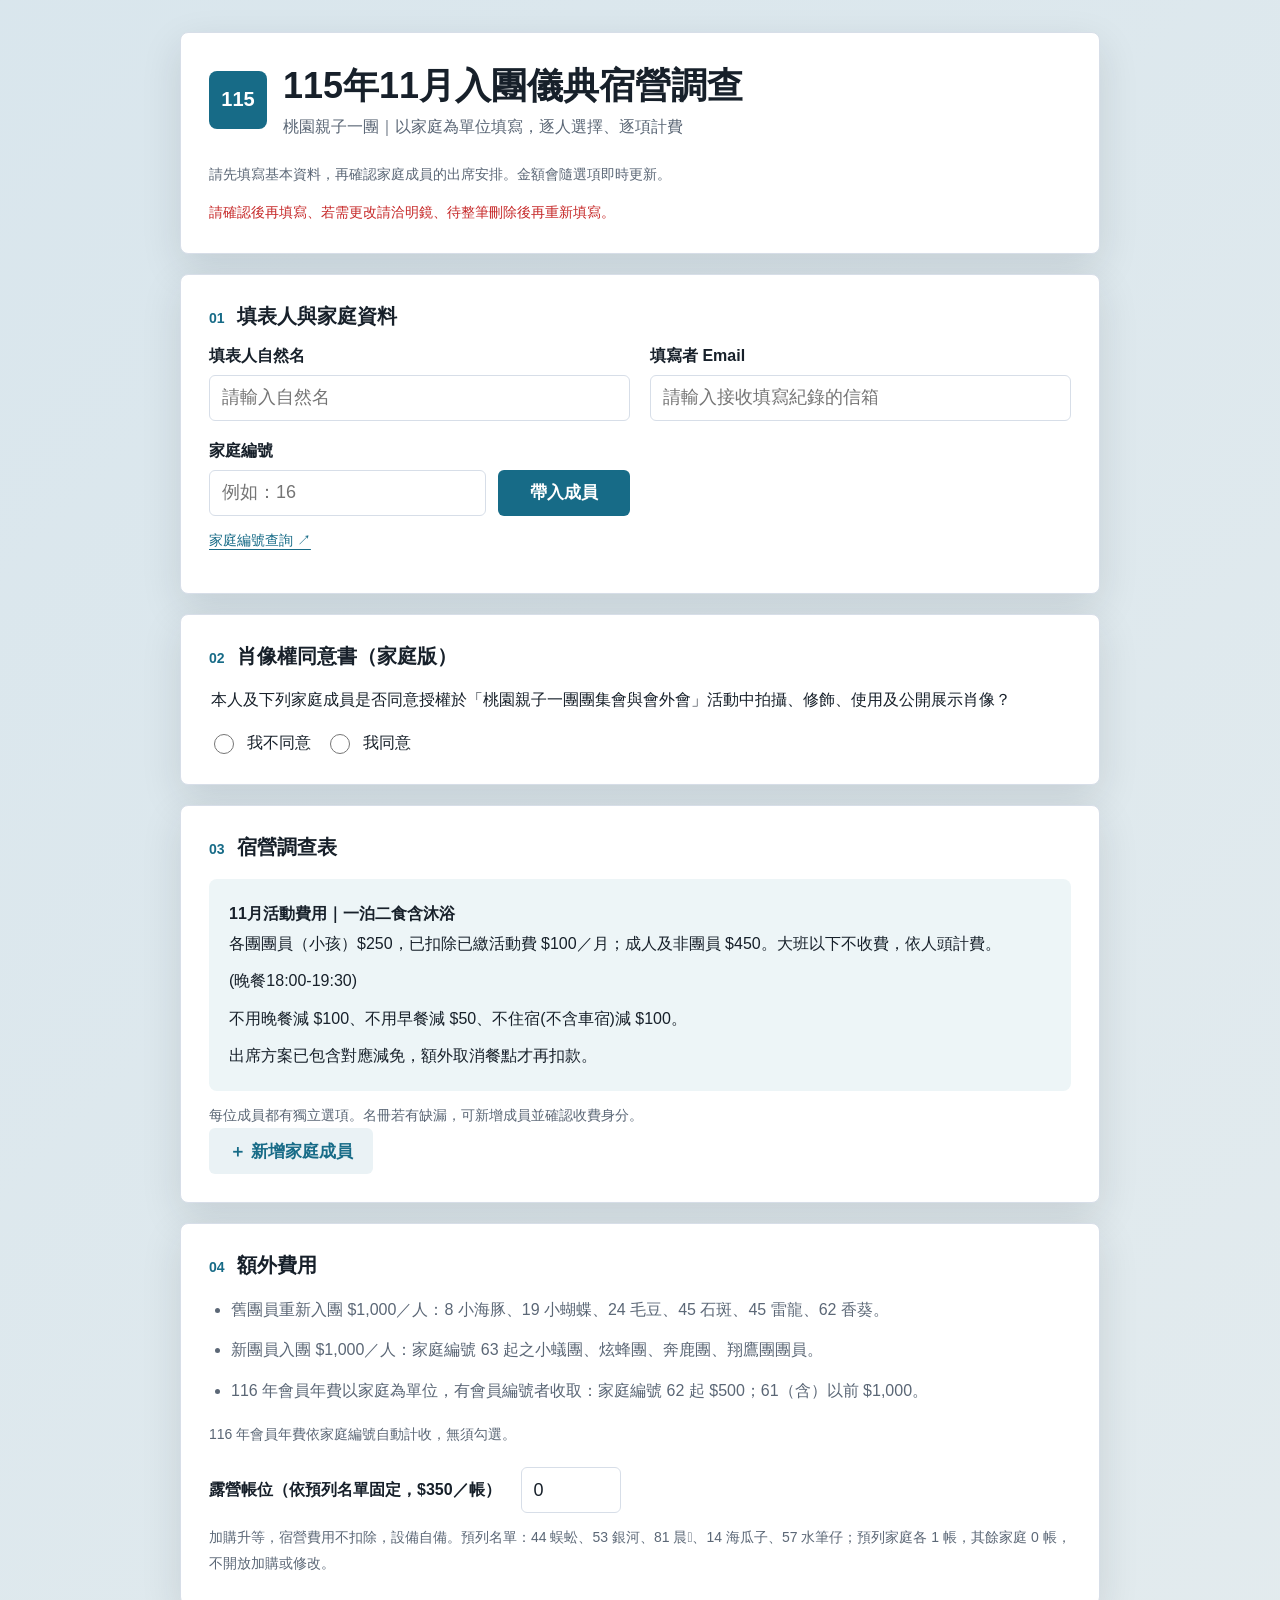
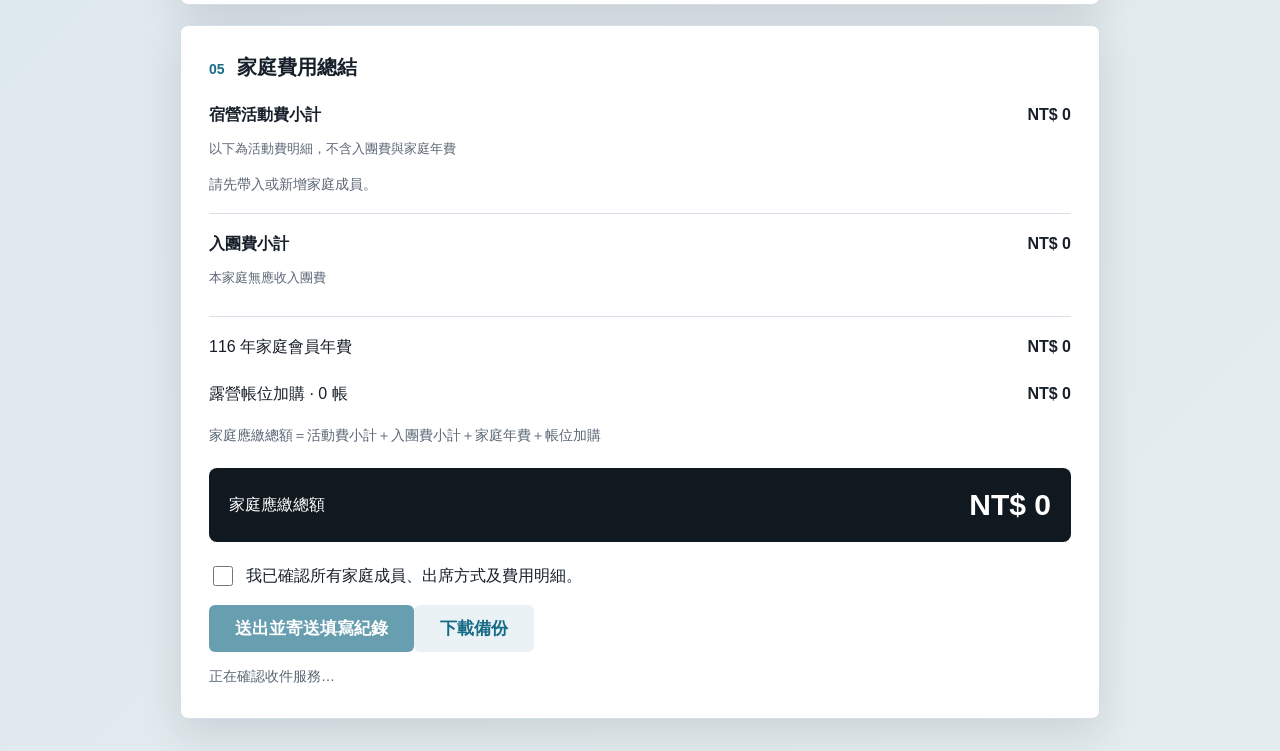
==== commit e5e175e5: "Add red reminder for survey corrections" ====
--- a/index.html
+++ b/index.html
@@ -1,7 +1,7 @@
 <!doctype html>
 <html lang="zh-Hant"><head><meta charset="utf-8"><meta name="viewport" content="width=device-width, initial-scale=1"><title>115年11月入團儀典宿營調查</title><link rel="stylesheet" href="styles.css"><link rel="stylesheet" href="survey.css?v=5"></head>
 <body><main class="app-shell survey-shell">
-<header class="query-panel"><div class="brand-row"><div class="mark">115</div><div><h1>115年11月入團儀典宿營調查</h1><p>桃園親子一團｜以家庭為單位填寫，逐人選擇、逐項計費</p></div></div><p class="hint">請先填寫基本資料，再確認家庭成員的出席安排。金額會隨選項即時更新。</p></header>
+<header class="query-panel"><div class="brand-row"><div class="mark">115</div><div><h1>115年11月入團儀典宿營調查</h1><p>桃園親子一團｜以家庭為單位填寫，逐人選擇、逐項計費</p></div></div><p class="hint">請先填寫基本資料，再確認家庭成員的出席安排。金額會隨選項即時更新。</p><p class="hint" style="color: #c62828;">請確認後再填寫、若需更改請洽明鏡、待整筆刪除後再重新填寫。</p></header>
 <form id="surveyForm">
 <section class="section-block"><h2><span class="step">01</span>填表人與家庭資料</h2><div class="fields"><label>填表人自然名<input id="reporter" required maxlength="50" autocomplete="name" placeholder="請輸入自然名"></label><label>填寫者 Email<input id="reporterEmail" type="email" maxlength="254" required autocomplete="email" placeholder="請輸入接收填寫紀錄的信箱"></label><label>家庭編號<div class="input-row"><input id="familyId" required inputmode="numeric" pattern="[0-9]+" placeholder="例如：16"><button type="button" id="loadFamily">帶入成員</button></div></label></div><p class="hint"><a href="https://docs.google.com/spreadsheets/d/147XRtWAHLH-V4_c62xE0C4_69H3zLNGrsfyVujPsMIE/edit?usp=sharing" target="_blank" rel="noopener">家庭編號查詢 ↗</a></p><p id="familyStatus" class="hint" role="status"></p></section>
 <section class="section-block"><h2><span class="step">02</span>肖像權同意書（家庭版）</h2><fieldset><legend>本人及下列家庭成員是否同意授權於「桃園親子一團團集會與會外會」活動中拍攝、修飾、使用及公開展示肖像？</legend><div class="choices"><label><input type="radio" name="portrait" value="no" required>我不同意</label><label><input type="radio" name="portrait" value="yes" required>我同意</label></div></fieldset><div id="consentFiles" class="consent-files" hidden><p>請參考範例填寫家庭版同意書，將檔案名稱改為<strong>家庭編號數字</strong>後上傳。</p><div id="documentLinks" class="document-links"></div><p id="uploadFilename" class="hint"></p><label class="check-row">已簽署同意書（必填）<input id="consentAttachment" type="file" accept="application/pdf,image/jpeg,image/png"></label><p class="hint">請在此選擇已簽署的檔案（PDF、JPG、PNG，10MB以內），送出時會一併上傳雲端；只開啟上傳連結不算完成。</p></div></section>
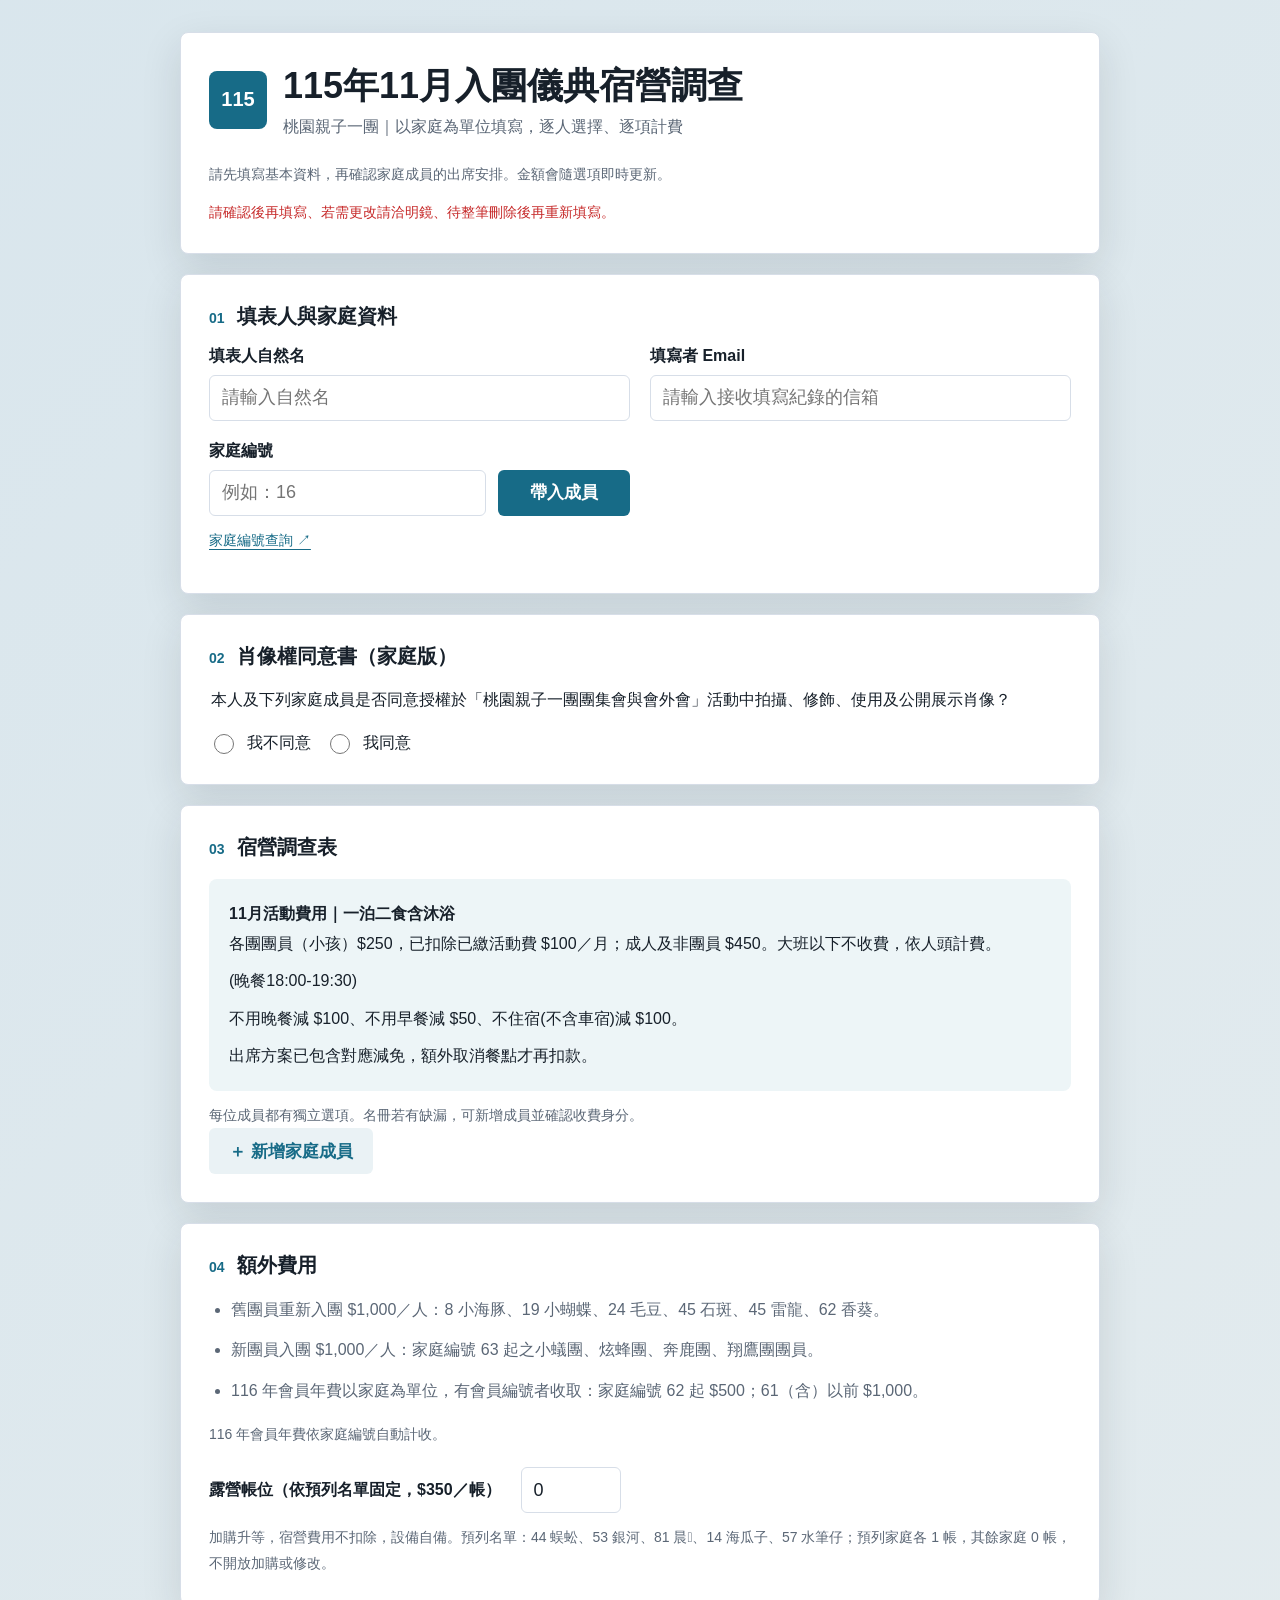
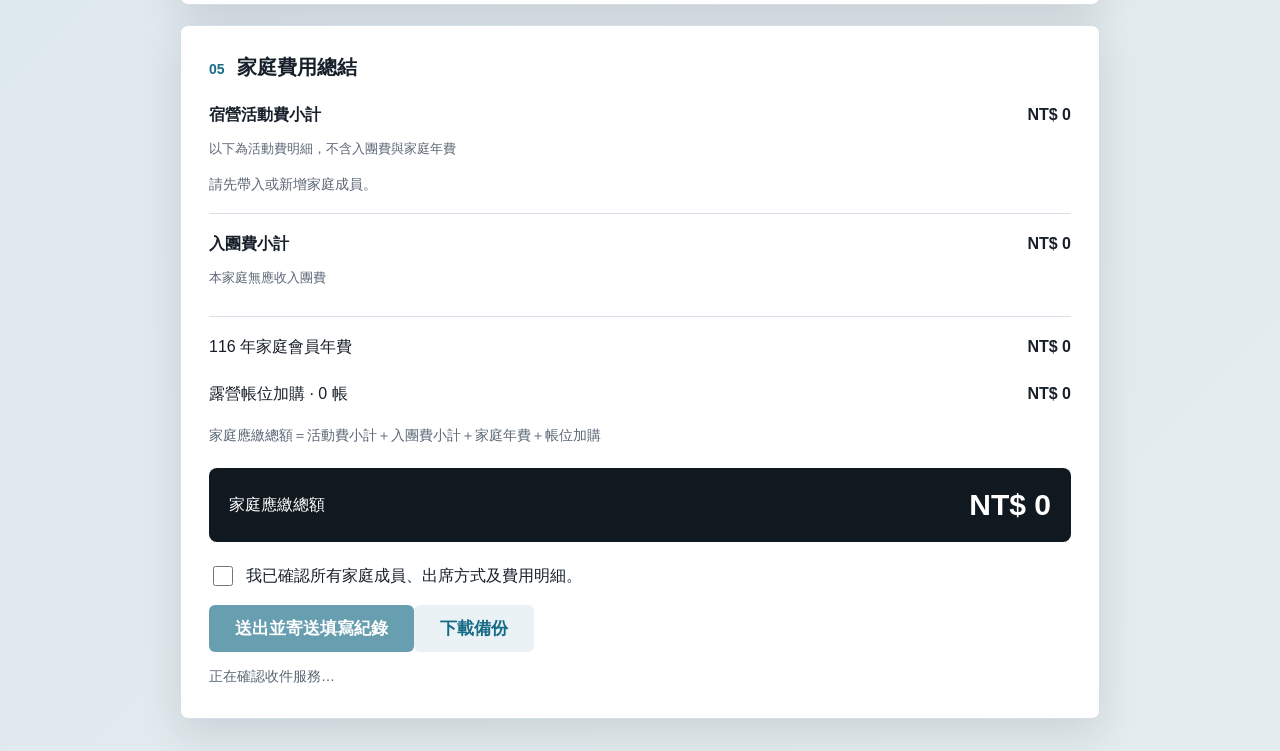
==== commit ec8b2dcc: "Simplify membership fee explanation" ====
--- a/index.html
+++ b/index.html
@@ -6,7 +6,7 @@
 <section class="section-block"><h2><span class="step">01</span>填表人與家庭資料</h2><div class="fields"><label>填表人自然名<input id="reporter" required maxlength="50" autocomplete="name" placeholder="請輸入自然名"></label><label>填寫者 Email<input id="reporterEmail" type="email" maxlength="254" required autocomplete="email" placeholder="請輸入接收填寫紀錄的信箱"></label><label>家庭編號<div class="input-row"><input id="familyId" required inputmode="numeric" pattern="[0-9]+" placeholder="例如：16"><button type="button" id="loadFamily">帶入成員</button></div></label></div><p class="hint"><a href="https://docs.google.com/spreadsheets/d/147XRtWAHLH-V4_c62xE0C4_69H3zLNGrsfyVujPsMIE/edit?usp=sharing" target="_blank" rel="noopener">家庭編號查詢 ↗</a></p><p id="familyStatus" class="hint" role="status"></p></section>
 <section class="section-block"><h2><span class="step">02</span>肖像權同意書（家庭版）</h2><fieldset><legend>本人及下列家庭成員是否同意授權於「桃園親子一團團集會與會外會」活動中拍攝、修飾、使用及公開展示肖像？</legend><div class="choices"><label><input type="radio" name="portrait" value="no" required>我不同意</label><label><input type="radio" name="portrait" value="yes" required>我同意</label></div></fieldset><div id="consentFiles" class="consent-files" hidden><p>請參考範例填寫家庭版同意書，將檔案名稱改為<strong>家庭編號數字</strong>後上傳。</p><div id="documentLinks" class="document-links"></div><p id="uploadFilename" class="hint"></p><label class="check-row">已簽署同意書（必填）<input id="consentAttachment" type="file" accept="application/pdf,image/jpeg,image/png"></label><p class="hint">請在此選擇已簽署的檔案（PDF、JPG、PNG，10MB以內），送出時會一併上傳雲端；只開啟上傳連結不算完成。</p></div></section>
 <section class="section-block"><h2><span class="step">03</span>宿營調查表</h2><div class="fee-note"><strong>11月活動費用｜一泊二食含沐浴</strong><p>各團團員（小孩）$250，已扣除已繳活動費 $100／月；成人及非團員 $450。大班以下不收費，依人頭計費。</p><p>(晚餐18:00-19:30)</p><p>不用晚餐減 $100、不用早餐減 $50、不住宿(不含車宿)減 $100。</p><p>出席方案已包含對應減免，額外取消餐點才再扣款。</p></div><p class="hint">每位成員都有獨立選項。名冊若有缺漏，可新增成員並確認收費身分。</p><div id="members"></div><button type="button" id="addMember" class="secondary">＋ 新增家庭成員</button></section>
-<section class="section-block"><h2><span class="step">04</span>額外費用</h2><ul class="rules"><li>舊團員重新入團 $1,000／人：8 小海豚、19 小蝴蝶、24 毛豆、45 石斑、45 雷龍、62 香葵。</li><li>新團員入團 $1,000／人：家庭編號 63 起之小蟻團、炫蜂團、奔鹿團、翔鷹團團員。</li><li>116 年會員年費以家庭為單位，有會員編號者收取：家庭編號 62 起 $500；61（含）以前 $1,000。</li></ul><p class="hint">116 年會員年費依家庭編號自動計收，無須勾選。</p><label class="tent-label">露營帳位（依預列名單固定，$350／帳）<input id="tents" readonly aria-readonly="true" type="number" min="0" max="99" step="1" value="0" required></label><p class="hint">加購升等，宿營費用不扣除，設備自備。預列名單：44 蜈蚣、53 銀河、81 晨𣌀、14 海瓜子、57 水筆仔；預列家庭各 1 帳，其餘家庭 0 帳，不開放加購或修改。</p></section>
+<section class="section-block"><h2><span class="step">04</span>額外費用</h2><ul class="rules"><li>舊團員重新入團 $1,000／人：8 小海豚、19 小蝴蝶、24 毛豆、45 石斑、45 雷龍、62 香葵。</li><li>新團員入團 $1,000／人：家庭編號 63 起之小蟻團、炫蜂團、奔鹿團、翔鷹團團員。</li><li>116 年會員年費以家庭為單位，有會員編號者收取：家庭編號 62 起 $500；61（含）以前 $1,000。</li></ul><p class="hint">116 年會員年費依家庭編號自動計收。</p><label class="tent-label">露營帳位（依預列名單固定，$350／帳）<input id="tents" readonly aria-readonly="true" type="number" min="0" max="99" step="1" value="0" required></label><p class="hint">加購升等，宿營費用不扣除，設備自備。預列名單：44 蜈蚣、53 銀河、81 晨𣌀、14 海瓜子、57 水筆仔；預列家庭各 1 帳，其餘家庭 0 帳，不開放加購或修改。</p></section>
 <section class="section-block"><h2><span class="step">05</span>家庭費用總結</h2><div id="summary" aria-live="polite"></div><label class="check-row"><input id="confirmed" type="checkbox" required>我已確認所有家庭成員、出席方式及費用明細。</label><div class="actions"><button id="sendEmailButton" type="submit" disabled>送出並寄送填寫紀錄</button><button id="downloadBackup" type="submit" class="secondary">下載備份</button></div><p id="saveStatus" class="hint" role="status">Email 寄送尚待啟用。啟用後會將成員出席方式、備註、費用明細與總額寄至填寫者信箱；目前可下載備份，尚未送交主辦單位。</p></section>
 </form></main><script src="attendance/data.js"></script><script src="survey-config.js?v=6"></script><script src="survey-rules.js?v=5"></script><script src="survey.js?v=5"></script></body></html>
 
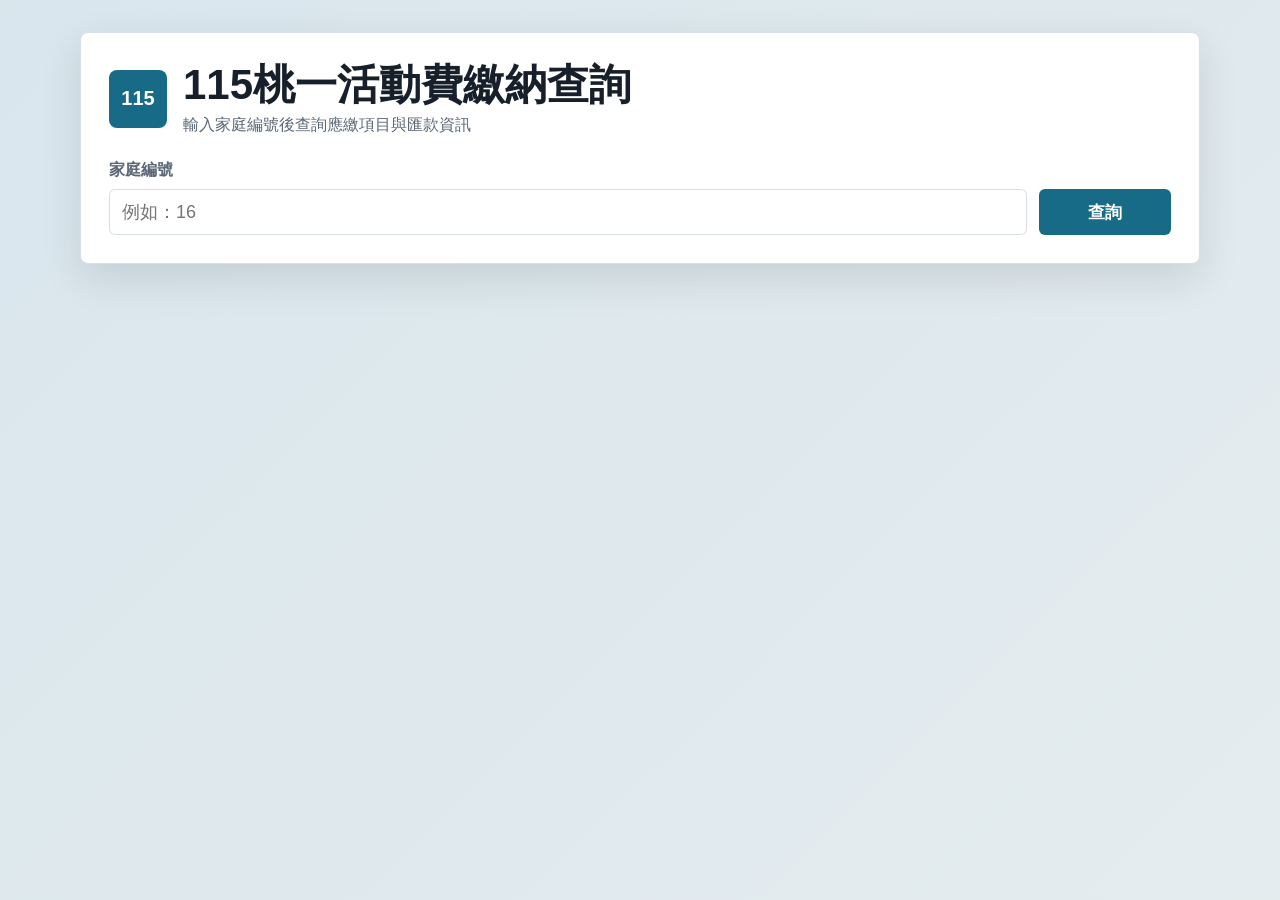
==== commit e5b8976f: "Restore original fee lookup and preserve camping survey at separate URL" ====
--- a/index.html
+++ b/index.html
@@ -1,14 +1,111 @@
 <!doctype html>
-<html lang="zh-Hant"><head><meta charset="utf-8"><meta name="viewport" content="width=device-width, initial-scale=1"><title>115年11月入團儀典宿營調查</title><link rel="stylesheet" href="styles.css"><link rel="stylesheet" href="survey.css?v=5"></head>
-<body><main class="app-shell survey-shell">
-<header class="query-panel"><div class="brand-row"><div class="mark">115</div><div><h1>115年11月入團儀典宿營調查</h1><p>桃園親子一團｜以家庭為單位填寫，逐人選擇、逐項計費</p></div></div><p class="hint">請先填寫基本資料，再確認家庭成員的出席安排。金額會隨選項即時更新。</p><p class="hint" style="color: #c62828;">請確認後再填寫、若需更改請洽明鏡、待整筆刪除後再重新填寫。</p></header>
-<form id="surveyForm">
-<section class="section-block"><h2><span class="step">01</span>填表人與家庭資料</h2><div class="fields"><label>填表人自然名<input id="reporter" required maxlength="50" autocomplete="name" placeholder="請輸入自然名"></label><label>填寫者 Email<input id="reporterEmail" type="email" maxlength="254" required autocomplete="email" placeholder="請輸入接收填寫紀錄的信箱"></label><label>家庭編號<div class="input-row"><input id="familyId" required inputmode="numeric" pattern="[0-9]+" placeholder="例如：16"><button type="button" id="loadFamily">帶入成員</button></div></label></div><p class="hint"><a href="https://docs.google.com/spreadsheets/d/147XRtWAHLH-V4_c62xE0C4_69H3zLNGrsfyVujPsMIE/edit?usp=sharing" target="_blank" rel="noopener">家庭編號查詢 ↗</a></p><p id="familyStatus" class="hint" role="status"></p></section>
-<section class="section-block"><h2><span class="step">02</span>肖像權同意書（家庭版）</h2><fieldset><legend>本人及下列家庭成員是否同意授權於「桃園親子一團團集會與會外會」活動中拍攝、修飾、使用及公開展示肖像？</legend><div class="choices"><label><input type="radio" name="portrait" value="no" required>我不同意</label><label><input type="radio" name="portrait" value="yes" required>我同意</label></div></fieldset><div id="consentFiles" class="consent-files" hidden><p>請參考範例填寫家庭版同意書，將檔案名稱改為<strong>家庭編號數字</strong>後上傳。</p><div id="documentLinks" class="document-links"></div><p id="uploadFilename" class="hint"></p><label class="check-row">已簽署同意書（必填）<input id="consentAttachment" type="file" accept="application/pdf,image/jpeg,image/png"></label><p class="hint">請在此選擇已簽署的檔案（PDF、JPG、PNG，10MB以內），送出時會一併上傳雲端；只開啟上傳連結不算完成。</p></div></section>
-<section class="section-block"><h2><span class="step">03</span>宿營調查表</h2><div class="fee-note"><strong>11月活動費用｜一泊二食含沐浴</strong><p>各團團員（小孩）$250，已扣除已繳活動費 $100／月；成人及非團員 $450。大班以下不收費，依人頭計費。</p><p>(晚餐18:00-19:30)</p><p>不用晚餐減 $100、不用早餐減 $50、不住宿(不含車宿)減 $100。</p><p>出席方案已包含對應減免，額外取消餐點才再扣款。</p></div><p class="hint">每位成員都有獨立選項。名冊若有缺漏，可新增成員並確認收費身分。</p><div id="members"></div><button type="button" id="addMember" class="secondary">＋ 新增家庭成員</button></section>
-<section class="section-block"><h2><span class="step">04</span>額外費用</h2><ul class="rules"><li>舊團員重新入團 $1,000／人：8 小海豚、19 小蝴蝶、24 毛豆、45 石斑、45 雷龍、62 香葵。</li><li>新團員入團 $1,000／人：家庭編號 63 起之小蟻團、炫蜂團、奔鹿團、翔鷹團團員。</li><li>116 年會員年費以家庭為單位，有會員編號者收取：家庭編號 62 起 $500；61（含）以前 $1,000。</li></ul><p class="hint">116 年會員年費依家庭編號自動計收。</p><label class="tent-label">露營帳位（依預列名單固定，$350／帳）<input id="tents" readonly aria-readonly="true" type="number" min="0" max="99" step="1" value="0" required></label><p class="hint">加購升等，宿營費用不扣除，設備自備。預列名單：44 蜈蚣、53 銀河、81 晨𣌀、14 海瓜子、57 水筆仔；預列家庭各 1 帳，其餘家庭 0 帳，不開放加購或修改。</p></section>
-<section class="section-block"><h2><span class="step">05</span>家庭費用總結</h2><div id="summary" aria-live="polite"></div><label class="check-row"><input id="confirmed" type="checkbox" required>我已確認所有家庭成員、出席方式及費用明細。</label><div class="actions"><button id="sendEmailButton" type="submit" disabled>送出並寄送填寫紀錄</button><button id="downloadBackup" type="submit" class="secondary">下載備份</button></div><p id="saveStatus" class="hint" role="status">Email 寄送尚待啟用。啟用後會將成員出席方式、備註、費用明細與總額寄至填寫者信箱；目前可下載備份，尚未送交主辦單位。</p></section>
-</form></main><script src="attendance/data.js"></script><script src="survey-config.js?v=6"></script><script src="survey-rules.js?v=5"></script><script src="survey.js?v=5"></script></body></html>
+<html lang="zh-Hant">
+<head>
+  <meta charset="utf-8">
+  <meta name="viewport" content="width=device-width, initial-scale=1">
+  <title>115桃一活動費繳納查詢</title>
+  <link rel="stylesheet" href="styles.css">
+</head>
+<body>
+  <main class="app-shell">
+    <section class="query-panel">
+      <div class="brand-row">
+        <div class="mark">115</div>
+        <div>
+          <h1>115桃一活動費繳納查詢</h1>
+          <p>輸入家庭編號後查詢應繳項目與匯款資訊</p>
+        </div>
+      </div>
 
+      <form id="lookupForm" class="lookup-form">
+        <label for="familyId">家庭編號</label>
+        <div class="input-row">
+          <input id="familyId" name="familyId" type="text" inputmode="numeric" autocomplete="off" placeholder="例如：16" required>
+          <button type="submit">查詢</button>
+        </div>
+      </form>
 
+      <div id="message" class="message" hidden></div>
+    </section>
 
+    <section id="resultPanel" class="result-panel" hidden>
+      <div class="summary-bar">
+        <div>
+          <span class="label">家庭編號</span>
+          <strong id="resultFamilyId"></strong>
+        </div>
+        <div>
+          <span class="label">總金額</span>
+          <strong id="totalAmount"></strong>
+        </div>
+      </div>
+
+      <div class="content-grid">
+        <section class="section-block">
+          <h2>查詢資料</h2>
+          <div class="table-wrap">
+            <table>
+              <thead>
+                <tr>
+                  <th>E 分團別</th>
+                  <th>F 團員自然名</th>
+                  <th>L 大人自然名</th>
+                  <th>P 加保費用</th>
+                  <th>R 自然名</th>
+                  <th>V 加保費用</th>
+                </tr>
+              </thead>
+              <tbody id="resultRows"></tbody>
+            </table>
+          </div>
+        </section>
+
+        <aside class="section-block payment-block">
+          <h2>匯款帳號</h2>
+          <dl>
+            <div>
+              <dt>銀行</dt>
+              <dd>LINE Bank 銀行帳戶 - 824 連線商業銀行</dd>
+            </div>
+            <div>
+              <dt>帳號</dt>
+              <dd class="copyable">111003642280</dd>
+            </div>
+            <div>
+              <dt>戶名</dt>
+              <dd>楊吳孟徽</dd>
+            </div>
+          </dl>
+        </aside>
+      </div>
+
+      <section class="section-block report-block">
+        <h2>匯款訊息回報欄</h2>
+        <form id="reportForm" class="report-form">
+          <label>
+            <span>1. 家庭編號</span>
+            <input id="reportFamilyId" name="familyId" type="text" readonly>
+          </label>
+          <label>
+            <span>2. 匯款日期</span>
+            <input id="transferDate" name="transferDate" type="date" required>
+          </label>
+          <label>
+            <span>3. 匯款金額</span>
+            <input id="transferAmount" name="transferAmount" type="number" min="0" step="1" required>
+          </label>
+          <label>
+            <span>4. 轉帳後五碼</span>
+            <input id="lastFive" name="lastFive" type="text" inputmode="numeric" maxlength="5" pattern="[0-9]{5}" placeholder="請輸入 5 位數字" required>
+          </label>
+          <button type="submit">送出回報</button>
+        </form>
+        <p id="reportStatus" class="report-status" aria-live="polite"></p>
+      </section>
+    </section>
+  </main>
+
+  <script src="encrypted-data.js?v=20260808-family75"></script>
+  <script src="app.js?v=20260809-lastfive"></script>
+</body>
+</html>
